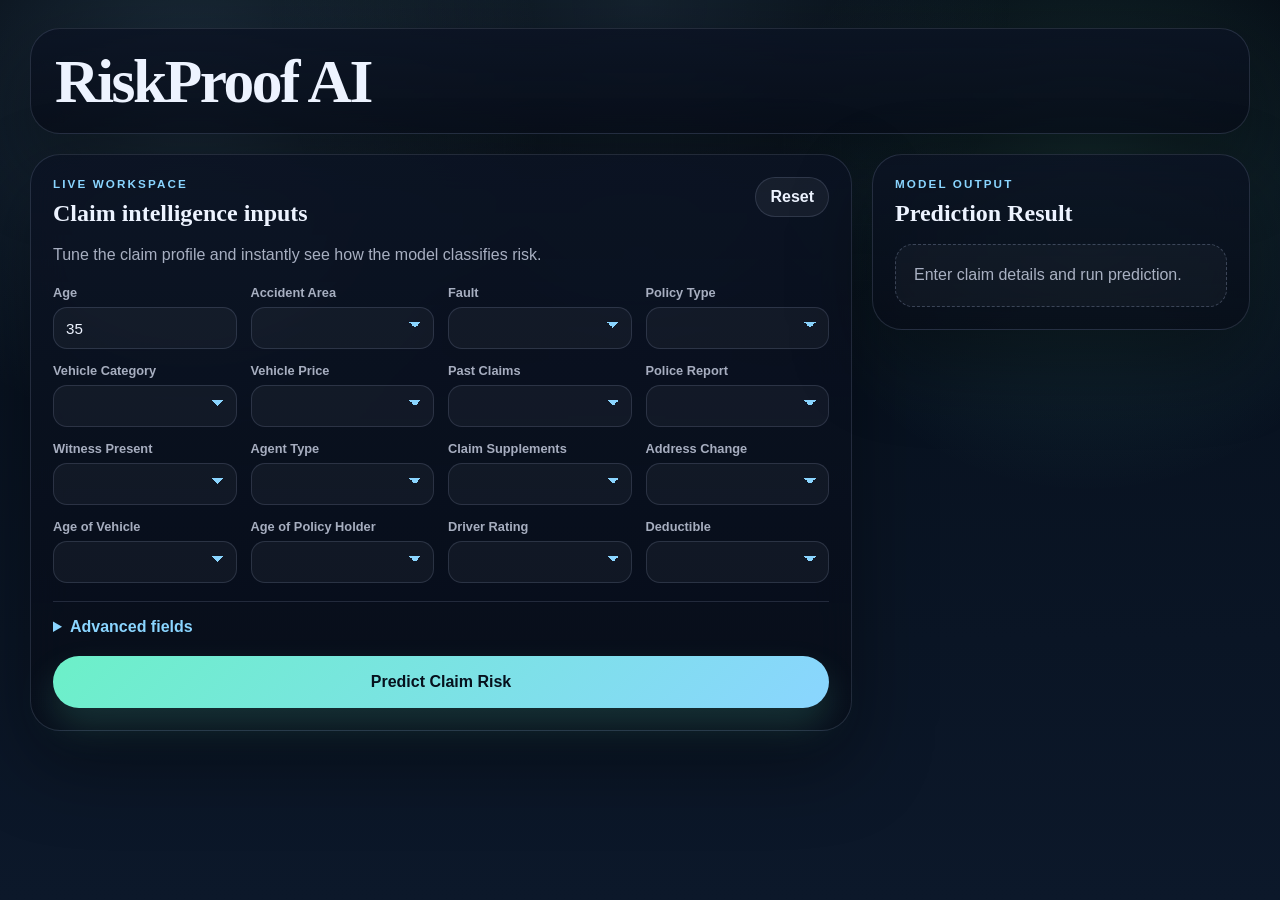
==== Day 7/cilent/index.html @ 4efc4957 "Add files via upload" ====
<!DOCTYPE html>
<html lang="en">
<head>
  <meta charset="UTF-8" />
  <meta http-equiv="refresh" content="0; url=app.html" />
  <meta name="viewport" content="width=device-width, initial-scale=1.0" />
  <title>RiskProof AI</title>
</head>
<body>
  <p>Opening RiskProof AI...</p>
  <p><a href="app.html">Open RiskProof AI</a></p>
</body>
</html>
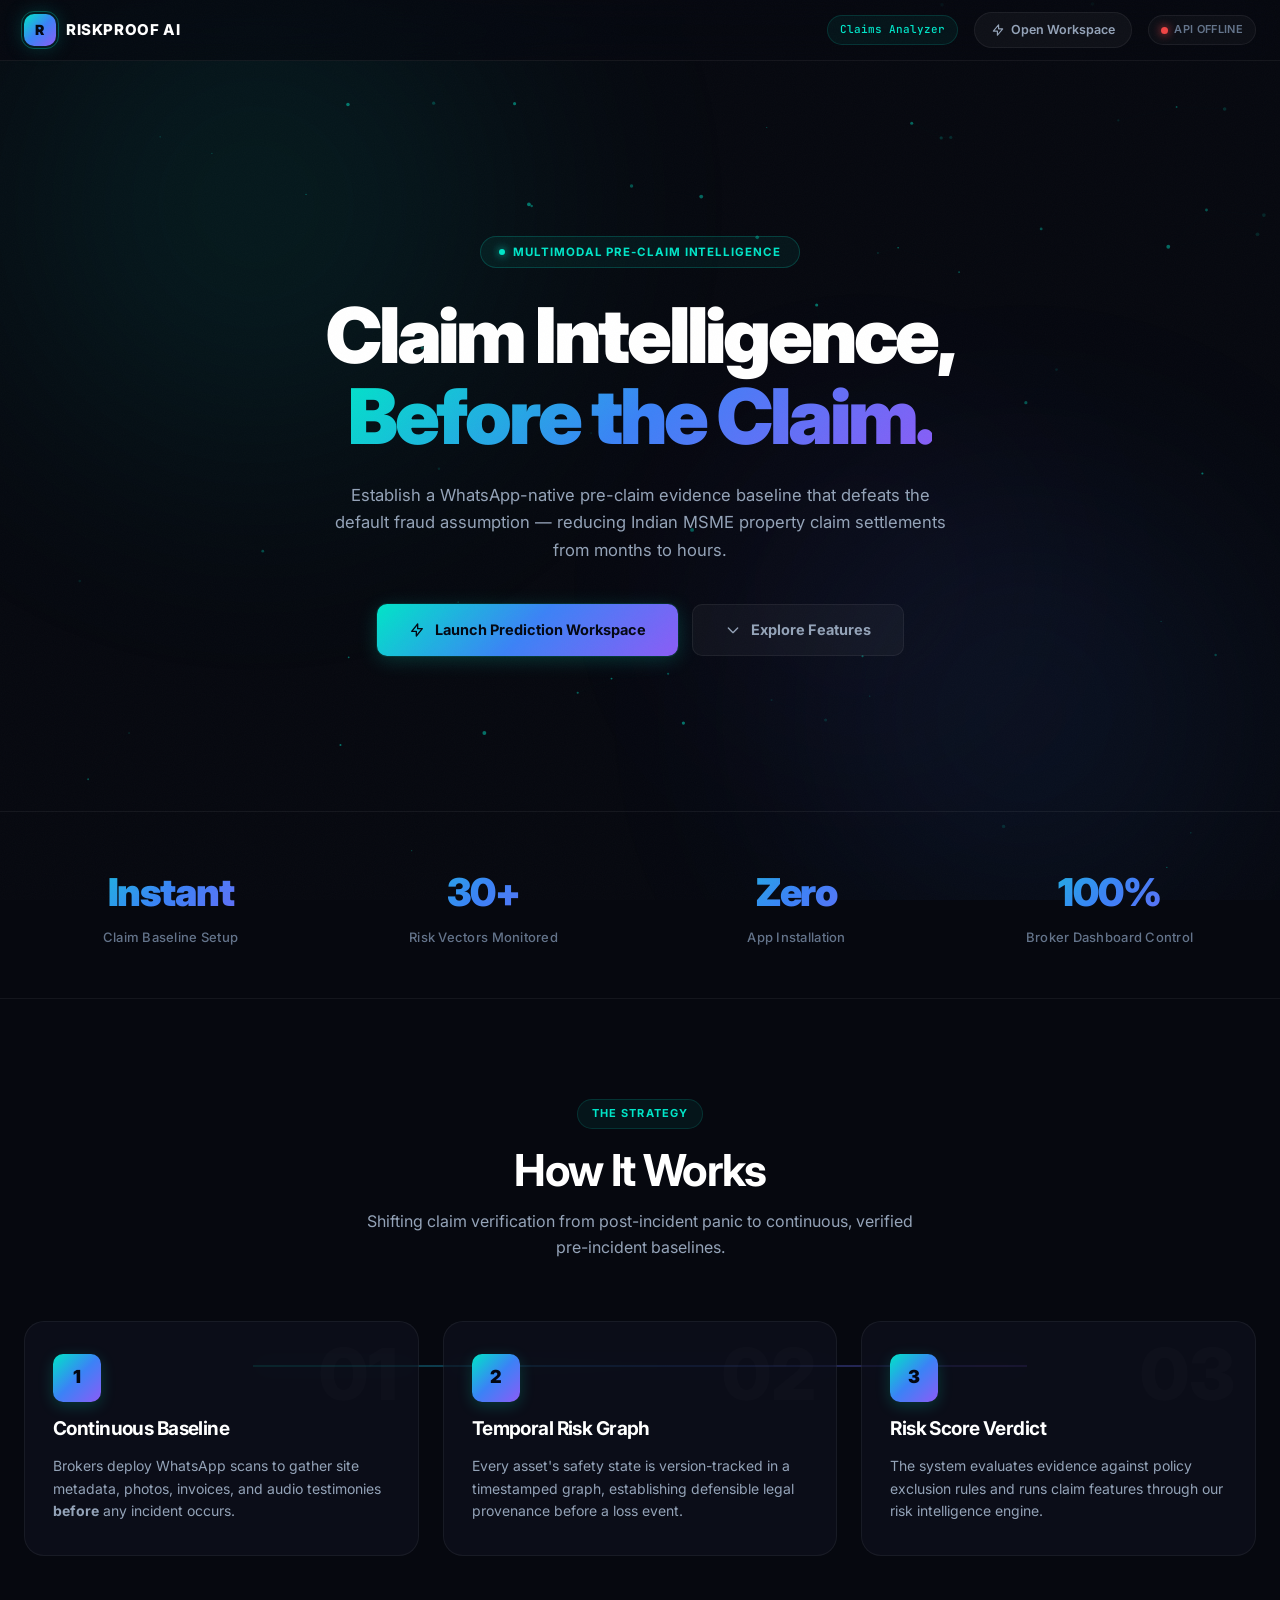
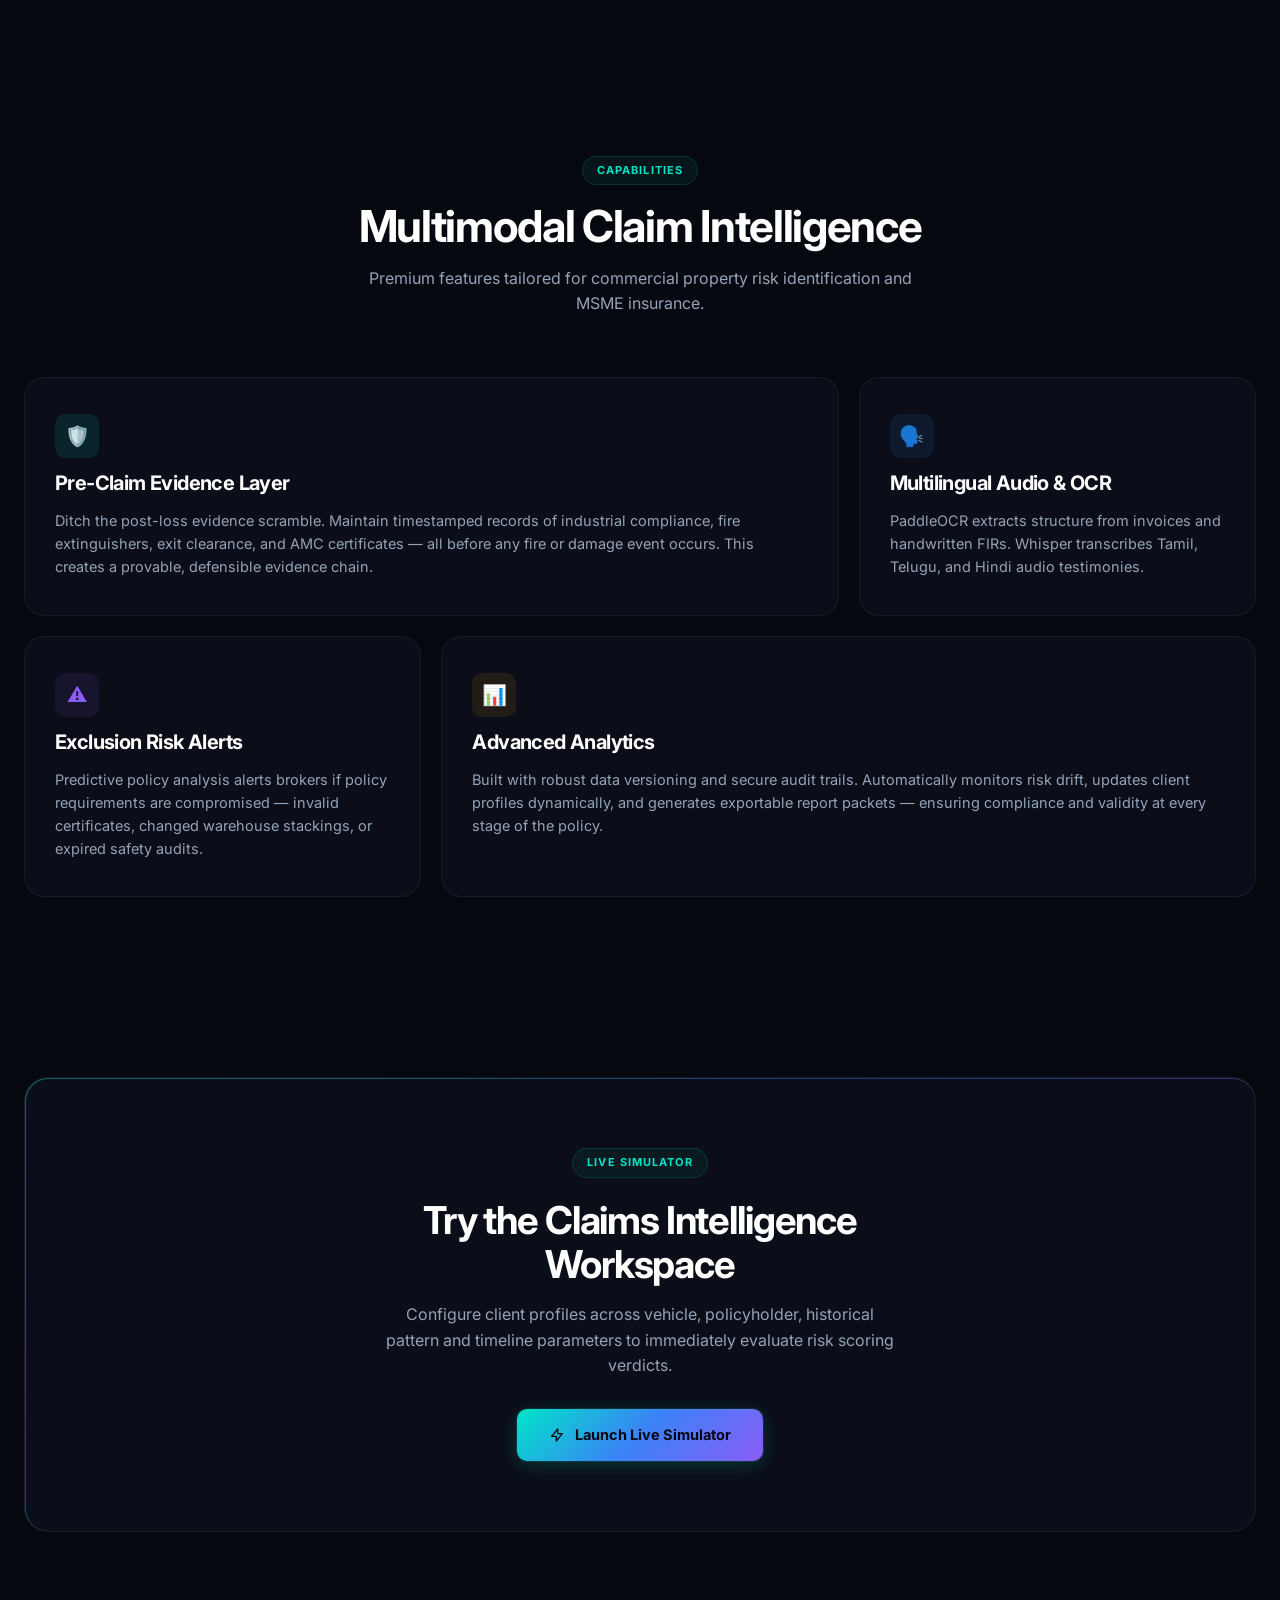
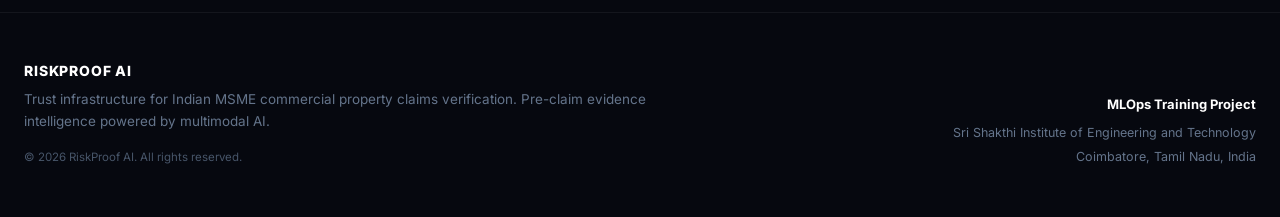
==== commit f1df1aec: "Add files via upload" ====
--- a/Day 7/cilent/index.html
+++ b/Day 7/cilent/index.html
@@ -1,13 +1,487 @@
-<!DOCTYPE html>
-<html lang="en">
-<head>
-  <meta charset="UTF-8" />
-  <meta http-equiv="refresh" content="0; url=app.html" />
-  <meta name="viewport" content="width=device-width, initial-scale=1.0" />
-  <title>RiskProof AI</title>
-</head>
-<body>
-  <p>Opening RiskProof AI...</p>
-  <p><a href="app.html">Open RiskProof AI</a></p>
-</body>
-</html>
+<!DOCTYPE html>
+<html lang="en">
+<head>
+  <meta charset="UTF-8" />
+  <meta name="viewport" content="width=device-width, initial-scale=1.0" />
+  <title>RiskProof AI — Pre-Claim Evidence Intelligence for Indian MSME Insurance</title>
+  <meta name="description" content="RiskProof AI is a WhatsApp-native multimodal AI pipeline that transforms how Indian MSME insurance claims are evidenced. Pre-claim intelligence powered by Decision Tree ML models." />
+  <link rel="preconnect" href="https://fonts.googleapis.com" />
+  <link rel="preconnect" href="https://fonts.gstatic.com" crossorigin />
+  <link href="https://fonts.googleapis.com/css2?family=Inter:wght@300;400;500;600;700;800;900&family=JetBrains+Mono:wght@400;500;600&display=swap" rel="stylesheet" />
+
+  <link rel="stylesheet" href="app.css" />
+</head>
+
+<body>
+
+  <!-- Ambient gradient mesh background -->
+  <div class="ambient-mesh">
+    <div class="mesh-orb mesh-orb-1"></div>
+    <div class="mesh-orb mesh-orb-2"></div>
+    <div class="mesh-orb mesh-orb-3"></div>
+  </div>
+
+  <!-- Particle canvas -->
+  <canvas id="particleCanvas"></canvas>
+
+  <!-- PAGE WRAPPER -->
+  <div class="page-wrapper">
+
+    <!-- ══════════════════════════════════════════════════════════════════════
+         NAVIGATION
+         ══════════════════════════════════════════════════════════════════════ -->
+    <nav class="site-nav">
+      <div class="container nav-inner">
+        <div class="logo">
+          <div class="logo-icon">R</div>
+          <span>RiskProof AI</span>
+        </div>
+        <div class="nav-right">
+          <span class="model-pill" id="modelBadge">Claims Analyzer</span>
+          <a class="nav-link" id="navToggle" href="#workspace">
+            <svg fill="none" viewBox="0 0 24 24" stroke="currentColor" stroke-width="2"><path stroke-linecap="round" stroke-linejoin="round" d="M13 10V3L4 14h7v7l9-11h-7z" /></svg>
+            <span>Open Workspace</span>
+          </a>
+          <div class="status-pill offline" id="apiStatusBadge">
+            <span class="status-dot"></span>
+            <span class="status-text">Connecting…</span>
+          </div>
+        </div>
+      </div>
+    </nav>
+
+    <!-- ══════════════════════════════════════════════════════════════════════
+         VIEW A: LANDING PAGE
+         ══════════════════════════════════════════════════════════════════════ -->
+    <div id="landingView" class="view">
+
+      <!-- HERO -->
+      <section class="hero">
+        <div class="container" style="display:flex;flex-direction:column;align-items:center;">
+          <div class="hero-eyebrow reveal">
+            <span class="dot"></span>
+            Multimodal Pre-Claim Intelligence
+          </div>
+          <h1 class="hero-title reveal reveal-delay-1">
+            Claim Intelligence,<br />
+            <span class="gradient-text">Before the Claim.</span>
+          </h1>
+          <p class="hero-subtitle reveal reveal-delay-2">
+            Establish a WhatsApp-native pre-claim evidence baseline that defeats the default fraud assumption — reducing Indian MSME property claim settlements from months to hours.
+          </p>
+          <div class="hero-actions reveal reveal-delay-3">
+            <a class="btn btn-primary" href="#workspace">
+              <svg fill="none" viewBox="0 0 24 24" stroke="currentColor" stroke-width="2"><path stroke-linecap="round" stroke-linejoin="round" d="M13 10V3L4 14h7v7l9-11h-7z" /></svg>
+              Launch Prediction Workspace
+            </a>
+            <a class="btn btn-ghost" href="#features">
+              <svg fill="none" viewBox="0 0 24 24" stroke="currentColor" stroke-width="2"><path stroke-linecap="round" stroke-linejoin="round" d="M19 9l-7 7-7-7" /></svg>
+              Explore Features
+            </a>
+          </div>
+        </div>
+      </section>
+
+      <!-- STATS BAR -->
+      <section class="stats-bar reveal">
+        <div class="container">
+          <div class="stats-grid">
+            <div class="stat-item">
+              <span class="stat-value">Instant</span>
+              <span class="stat-label">Claim Baseline Setup</span>
+            </div>
+            <div class="stat-item">
+              <span class="stat-value">30+</span>
+              <span class="stat-label">Risk Vectors Monitored</span>
+            </div>
+            <div class="stat-item">
+              <span class="stat-value">Zero</span>
+              <span class="stat-label">App Installation</span>
+            </div>
+            <div class="stat-item">
+              <span class="stat-value">100%</span>
+              <span class="stat-label">Broker Dashboard Control</span>
+            </div>
+          </div>
+        </div>
+      </section>
+
+      <!-- HOW IT WORKS -->
+      <section class="section" id="how-it-works">
+        <div class="container">
+          <div class="section-header reveal">
+            <span class="section-tag">The Strategy</span>
+            <h2 class="section-title">How It Works</h2>
+            <p class="section-subtitle">Shifting claim verification from post-incident panic to continuous, verified pre-incident baselines.</p>
+          </div>
+          <div class="timeline-grid">
+            <div class="timeline-step reveal reveal-delay-1">
+              <div class="step-ghost-num">01</div>
+              <div class="step-num">1</div>
+              <h3>Continuous Baseline</h3>
+              <p>Brokers deploy WhatsApp scans to gather site metadata, photos, invoices, and audio testimonies <strong>before</strong> any incident occurs.</p>
+            </div>
+            <div class="timeline-step reveal reveal-delay-2">
+              <div class="step-ghost-num">02</div>
+              <div class="step-num">2</div>
+              <h3>Temporal Risk Graph</h3>
+              <p>Every asset's safety state is version-tracked in a timestamped graph, establishing defensible legal provenance before a loss event.</p>
+            </div>
+            <div class="timeline-step reveal reveal-delay-3">
+              <div class="step-ghost-num">03</div>
+              <div class="step-num">3</div>
+              <h3>Risk Score Verdict</h3>
+              <p>The system evaluates evidence against policy exclusion rules and runs claim features through our risk intelligence engine.</p>
+            </div>
+          </div>
+        </div>
+      </section>
+
+      <!-- FEATURES BENTO -->
+      <section class="section" id="features">
+        <div class="container">
+          <div class="section-header reveal">
+            <span class="section-tag">Capabilities</span>
+            <h2 class="section-title">Multimodal Claim Intelligence</h2>
+            <p class="section-subtitle">Premium features tailored for commercial property risk identification and MSME insurance.</p>
+          </div>
+          <div class="bento-grid">
+            <div class="bento-card span-4 reveal reveal-delay-1">
+              <div class="bento-icon teal">🛡️</div>
+              <h3>Pre-Claim Evidence Layer</h3>
+              <p>Ditch the post-loss evidence scramble. Maintain timestamped records of industrial compliance, fire extinguishers, exit clearance, and AMC certificates — all before any fire or damage event occurs. This creates a provable, defensible evidence chain.</p>
+            </div>
+            <div class="bento-card span-2 reveal reveal-delay-2">
+              <div class="bento-icon blue">🗣️</div>
+              <h3>Multilingual Audio & OCR</h3>
+              <p>PaddleOCR extracts structure from invoices and handwritten FIRs. Whisper transcribes Tamil, Telugu, and Hindi audio testimonies.</p>
+            </div>
+            <div class="bento-card span-2 reveal reveal-delay-1">
+              <div class="bento-icon violet">⚠️</div>
+              <h3>Exclusion Risk Alerts</h3>
+              <p>Predictive policy analysis alerts brokers if policy requirements are compromised — invalid certificates, changed warehouse stackings, or expired safety audits.</p>
+            </div>
+            <div class="bento-card span-4 reveal reveal-delay-2">
+              <div class="bento-icon gold">📊</div>
+              <h3>Advanced Analytics</h3>
+              <p>Built with robust data versioning and secure audit trails. Automatically monitors risk drift, updates client profiles dynamically, and generates exportable report packets — ensuring compliance and validity at every stage of the policy.</p>
+            </div>
+          </div>
+        </div>
+      </section>
+
+      <!-- CTA -->
+      <section class="cta-section reveal">
+        <div class="container">
+          <div class="cta-banner">
+            <span class="section-tag" style="margin-bottom:20px;">Live Simulator</span>
+            <h2>Try the Claims Intelligence Workspace</h2>
+            <p>Configure client profiles across vehicle, policyholder, historical pattern and timeline parameters to immediately evaluate risk scoring verdicts.</p>
+            <a class="btn btn-primary" href="#workspace">
+              <svg fill="none" viewBox="0 0 24 24" stroke="currentColor" stroke-width="2"><path stroke-linecap="round" stroke-linejoin="round" d="M13 10V3L4 14h7v7l9-11h-7z" /></svg>
+              Launch Live Simulator
+            </a>
+          </div>
+        </div>
+      </section>
+
+      <!-- FOOTER -->
+      <footer class="site-footer">
+        <div class="container">
+          <div class="footer-grid">
+            <div class="footer-brand">
+              <h4>RiskProof AI</h4>
+              <p>Trust infrastructure for Indian MSME commercial property claims verification. Pre-claim evidence intelligence powered by multimodal AI.</p>
+              <p class="copyright">&copy; 2026 RiskProof AI. All rights reserved.</p>
+            </div>
+            <div class="footer-academic">
+              <strong>MLOps Training Project</strong>
+              <span>Sri Shakthi Institute of Engineering and Technology</span>
+              <span>Coimbatore, Tamil Nadu, India</span>
+            </div>
+          </div>
+        </div>
+      </footer>
+
+    </div><!-- /landingView -->
+
+
+    <!-- ══════════════════════════════════════════════════════════════════════
+         VIEW B: PREDICTION WORKSPACE
+         ══════════════════════════════════════════════════════════════════════ -->
+    <div id="workspaceView" class="view hidden">
+      <div class="container">
+        <div class="workspace-layout">
+
+          <!-- LEFT: Form Panel -->
+          <section class="form-panel">
+            <div class="ws-header">
+              <h1>Claim Intelligence Workspace</h1>
+              <p>Configure client claim parameters below to run the risk classification engine.</p>
+            </div>
+
+            <form id="riskForm">
+
+              <!-- Section 1: Vehicle Information -->
+              <div class="accordion-card expanded" id="section-vehicle">
+                <div class="accordion-trigger">
+                  <div class="accordion-trigger-left">
+                    <span class="accordion-icon">🚗</span>
+                    <h3>Vehicle Information</h3>
+                  </div>
+                  <svg class="accordion-chevron" fill="none" viewBox="0 0 24 24" stroke="currentColor"><path stroke-linecap="round" stroke-linejoin="round" stroke-width="2.5" d="M19 9l-7 7-7-7" /></svg>
+                </div>
+                <div class="accordion-body">
+                  <div class="fields-grid">
+                    <div class="field">
+                      <span class="field-label">Vehicle Make</span>
+                      <select id="Make" name="Make" class="field-select"></select>
+                    </div>
+                    <div class="field">
+                      <span class="field-label">Vehicle Category</span>
+                      <select id="VehicleCategory" name="VehicleCategory" class="field-select"></select>
+                    </div>
+                    <div class="field">
+                      <span class="field-label">Vehicle Age</span>
+                      <select id="AgeOfVehicle" name="AgeOfVehicle" class="field-select"></select>
+                    </div>
+                    <div class="field">
+                      <span class="field-label">Vehicle Price Class</span>
+                      <select id="VehiclePrice" name="VehiclePrice" class="field-select"></select>
+                    </div>
+                    <div class="field">
+                      <span class="field-label">Vehicles Insured</span>
+                      <select id="NumberOfCars" name="NumberOfCars" class="field-select"></select>
+                    </div>
+                    <div class="field">
+                      <span class="field-label">Deductible Limit</span>
+                      <select id="Deductible" name="Deductible" class="field-select"></select>
+                    </div>
+                  </div>
+                </div>
+              </div>
+
+              <!-- Section 2: Policy Holder Profile -->
+              <div class="accordion-card" id="section-holder">
+                <div class="accordion-trigger">
+                  <div class="accordion-trigger-left">
+                    <span class="accordion-icon">👤</span>
+                    <h3>Policy Holder Profile</h3>
+                  </div>
+                  <svg class="accordion-chevron" fill="none" viewBox="0 0 24 24" stroke="currentColor"><path stroke-linecap="round" stroke-linejoin="round" stroke-width="2.5" d="M19 9l-7 7-7-7" /></svg>
+                </div>
+                <div class="accordion-body">
+                  <div class="fields-grid">
+                    <div class="field">
+                      <span class="field-label">Exact Age</span>
+                      <input id="Age" name="Age" type="number" min="16" max="90" value="35" class="field-input" />
+                    </div>
+                    <div class="field">
+                      <span class="field-label">Age Bracket</span>
+                      <select id="AgeOfPolicyHolder" name="AgeOfPolicyHolder" class="field-select"></select>
+                    </div>
+                    <div class="field">
+                      <span class="field-label">Sex</span>
+                      <select id="Sex" name="Sex" class="field-select"></select>
+                    </div>
+                    <div class="field">
+                      <span class="field-label">Marital Status</span>
+                      <select id="MaritalStatus" name="MaritalStatus" class="field-select"></select>
+                    </div>
+                    <div class="field">
+                      <span class="field-label">Driver Rating</span>
+                      <select id="DriverRating" name="DriverRating" class="field-select"></select>
+                    </div>
+                  </div>
+                </div>
+              </div>
+
+              <!-- Section 3: Claim Specifications -->
+              <div class="accordion-card" id="section-claim">
+                <div class="accordion-trigger">
+                  <div class="accordion-trigger-left">
+                    <span class="accordion-icon">📋</span>
+                    <h3>Claim Specifications</h3>
+                  </div>
+                  <svg class="accordion-chevron" fill="none" viewBox="0 0 24 24" stroke="currentColor"><path stroke-linecap="round" stroke-linejoin="round" stroke-width="2.5" d="M19 9l-7 7-7-7" /></svg>
+                </div>
+                <div class="accordion-body">
+                  <div class="fields-grid">
+                    <div class="field">
+                      <span class="field-label">Expressed Fault</span>
+                      <select id="Fault" name="Fault" class="field-select"></select>
+                    </div>
+                    <div class="field">
+                      <span class="field-label">Policy Type</span>
+                      <select id="PolicyType" name="PolicyType" class="field-select"></select>
+                    </div>
+                    <div class="field">
+                      <span class="field-label">Accident Area</span>
+                      <select id="AccidentArea" name="AccidentArea" class="field-select"></select>
+                    </div>
+                    <div class="field">
+                      <span class="field-label">Police Report Filed</span>
+                      <select id="PoliceReportFiled" name="PoliceReportFiled" class="field-select"></select>
+                    </div>
+                    <div class="field">
+                      <span class="field-label">Witness Present</span>
+                      <select id="WitnessPresent" name="WitnessPresent" class="field-select"></select>
+                    </div>
+                    <div class="field">
+                      <span class="field-label">Agent Type</span>
+                      <select id="AgentType" name="AgentType" class="field-select"></select>
+                    </div>
+                  </div>
+                </div>
+              </div>
+
+              <!-- Section 4: Historical Context & Timeline -->
+              <div class="accordion-card" id="section-history">
+                <div class="accordion-trigger">
+                  <div class="accordion-trigger-left">
+                    <span class="accordion-icon">📊</span>
+                    <h3>Historical Context & Timeline</h3>
+                  </div>
+                  <svg class="accordion-chevron" fill="none" viewBox="0 0 24 24" stroke="currentColor"><path stroke-linecap="round" stroke-linejoin="round" stroke-width="2.5" d="M19 9l-7 7-7-7" /></svg>
+                </div>
+                <div class="accordion-body">
+                  <div class="fields-grid">
+                    <div class="field">
+                      <span class="field-label">Past Claims Filed</span>
+                      <select id="PastNumberOfClaims" name="PastNumberOfClaims" class="field-select"></select>
+                    </div>
+                    <div class="field">
+                      <span class="field-label">Supplements Added</span>
+                      <select id="NumberOfSuppliments" name="NumberOfSuppliments" class="field-select"></select>
+                    </div>
+                    <div class="field">
+                      <span class="field-label">Address Change</span>
+                      <select id="AddressChange_Claim" name="AddressChange_Claim" class="field-select"></select>
+                    </div>
+                    <div class="field">
+                      <span class="field-label">Days: Policy → Accident</span>
+                      <select id="Days_Policy_Accident" name="Days_Policy_Accident" class="field-select"></select>
+                    </div>
+                    <div class="field">
+                      <span class="field-label">Days: Policy → Claim</span>
+                      <select id="Days_Policy_Claim" name="Days_Policy_Claim" class="field-select"></select>
+                    </div>
+                    <div class="field">
+                      <span class="field-label">Policy Year</span>
+                      <select id="Year" name="Year" class="field-select"></select>
+                    </div>
+                    <div class="field">
+                      <span class="field-label">Accident Month</span>
+                      <select id="Month" name="Month" class="field-select"></select>
+                    </div>
+                    <div class="field">
+                      <span class="field-label">Week of Month</span>
+                      <input id="WeekOfMonth" name="WeekOfMonth" type="number" min="1" max="5" value="3" class="field-input" />
+                    </div>
+                    <div class="field">
+                      <span class="field-label">Day of Week</span>
+                      <select id="DayOfWeek" name="DayOfWeek" class="field-select"></select>
+                    </div>
+                    <div class="field">
+                      <span class="field-label">Claim Month</span>
+                      <select id="MonthClaimed" name="MonthClaimed" class="field-select"></select>
+                    </div>
+                    <div class="field">
+                      <span class="field-label">Claim Week</span>
+                      <input id="WeekOfMonthClaimed" name="WeekOfMonthClaimed" type="number" min="1" max="5" value="3" class="field-input" />
+                    </div>
+                    <div class="field">
+                      <span class="field-label">Claim Day</span>
+                      <select id="DayOfWeekClaimed" name="DayOfWeekClaimed" class="field-select"></select>
+                    </div>
+                  </div>
+                </div>
+              </div>
+
+              <!-- Submit -->
+              <div class="form-actions">
+                <button class="btn btn-primary btn-submit" type="submit" id="submitBtn">
+                  <span class="btn-spinner"></span>
+                  <svg fill="none" viewBox="0 0 24 24" stroke="currentColor" stroke-width="2" style="width:16px;height:16px"><path stroke-linecap="round" stroke-linejoin="round" d="M13 10V3L4 14h7v7l9-11h-7z" /></svg>
+                  Analyze Risk Score
+                </button>
+                <button class="btn btn-ghost" type="button" id="resetBtn">Reset</button>
+              </div>
+
+            </form>
+          </section>
+
+          <!-- RIGHT: Result Panel -->
+          <aside class="result-panel">
+            <div class="result-header">
+              <h2>Model Analysis</h2>
+            </div>
+
+            <!-- Empty State -->
+            <div id="resultState" class="empty-state">
+              <svg fill="none" stroke="currentColor" stroke-width="1.5" viewBox="0 0 24 24">
+                <path stroke-linecap="round" stroke-linejoin="round" d="M9.75 17L9 20l-1 1h8l-1-1-.75-3M3 13h18M5 17h14a2 2 0 002-2V5a2 2 0 00-2-2H5a2 2 0 00-2 2v10a2 2 0 002 2z" />
+              </svg>
+              <p>Configure the claim profile inputs and analyze risk score details.</p>
+            </div>
+
+            <!-- Result Card (hidden initially) -->
+            <div id="resultCard" class="result-card hidden">
+              <!-- Gauge -->
+              <div class="gauge-wrap">
+                <svg class="gauge-svg" viewBox="0 0 200 200">
+                  <path class="gauge-track" d="M 10,100 A 90,90 0 0,1 190,100" />
+                  <path class="gauge-fill" id="gaugeFill" d="M 10,100 A 90,90 0 0,1 190,100" />
+                </svg>
+                <div class="gauge-labels">
+                  <span class="gauge-value" id="gaugeScoreValue">0%</span>
+                  <span class="gauge-label">Risk Probability</span>
+                </div>
+              </div>
+
+              <!-- Verdict -->
+              <div class="verdict-badge low" id="riskVerdictBadge">Low-Risk Claim</div>
+
+              <!-- Metrics -->
+              <div class="metrics-row">
+                <div class="metric-card">
+                  <small>Assessment</small>
+                  <strong id="valPrediction">-</strong>
+                </div>
+                <div class="metric-card">
+                  <small>Risk Level</small>
+                  <strong id="valRiskLevel">-</strong>
+                </div>
+                <div class="metric-card">
+                  <small>Deductible</small>
+                  <strong id="valDeductible">-</strong>
+                </div>
+              </div>
+
+              <!-- Recommendation -->
+              <div class="rec-box" id="recommendationBox">
+                <h4>Broker Recommendation</h4>
+                <p class="rec-text">-</p>
+              </div>
+
+              <!-- Export -->
+              <button class="btn-export" type="button" id="exportBtn">
+                ↓ Export Report Summary
+              </button>
+            </div>
+          </aside>
+
+        </div>
+      </div>
+    </div><!-- /workspaceView -->
+
+  </div><!-- /page-wrapper -->
+
+
+  <!-- ══════════════════════════════════════════════════════════════════════
+       JAVASCRIPT ENGINE
+       ══════════════════════════════════════════════════════════════════════ -->
+  <script src="app.js" defer></script>
+
+</body>
+</html>
--- a/Day 7/cilent/app.css
+++ b/Day 7/cilent/app.css
@@ -0,0 +1,1267 @@
+/* ========================================================================
+       DESIGN SYSTEM — Tokens & Reset
+       ======================================================================== */
+    *, *::before, *::after { box-sizing: border-box; margin: 0; padding: 0; }
+
+    :root {
+      /* Palette */
+      --bg-deep: #06080f;
+      --bg-surface: #0c0f1a;
+      --bg-card: rgba(14, 17, 30, 0.65);
+      --bg-card-hover: rgba(20, 24, 42, 0.75);
+      --bg-input: rgba(0, 0, 0, 0.4);
+      --border-subtle: rgba(255, 255, 255, 0.06);
+      --border-medium: rgba(255, 255, 255, 0.1);
+      --border-accent: rgba(0, 230, 200, 0.3);
+
+      /* Accent System */
+      --accent-primary: #00e5c8;
+      --accent-blue: #3b82f6;
+      --accent-violet: #8b5cf6;
+      --accent-gold: #f59e0b;
+      --gradient-main: linear-gradient(135deg, #00e5c8 0%, #3b82f6 50%, #8b5cf6 100%);
+      --gradient-warm: linear-gradient(135deg, #f59e0b 0%, #ef4444 100%);
+      --gradient-cool: linear-gradient(135deg, #00e5c8 0%, #06b6d4 100%);
+      --glow-accent: rgba(0, 229, 200, 0.15);
+      --glow-blue: rgba(59, 130, 246, 0.12);
+
+      /* Text */
+      --text-primary: #f1f5f9;
+      --text-secondary: #94a3b8;
+      --text-muted: #64748b;
+      --text-dim: #475569;
+
+      /* Semantic */
+      --success: #10b981;
+      --success-glow: rgba(16, 185, 129, 0.15);
+      --danger: #ef4444;
+      --danger-glow: rgba(239, 68, 68, 0.15);
+      --warning: #f59e0b;
+
+      /* Typography */
+      --font-sans: 'Inter', -apple-system, BlinkMacSystemFont, 'Segoe UI', sans-serif;
+      --font-mono: 'JetBrains Mono', 'Fira Code', monospace;
+
+      /* Spacing & Radius */
+      --radius-xs: 6px;
+      --radius-sm: 10px;
+      --radius-md: 14px;
+      --radius-lg: 20px;
+      --radius-xl: 24px;
+      --radius-full: 9999px;
+
+      /* Shadows */
+      --shadow-sm: 0 2px 8px rgba(0, 0, 0, 0.3);
+      --shadow-md: 0 8px 30px rgba(0, 0, 0, 0.4);
+      --shadow-lg: 0 20px 60px rgba(0, 0, 0, 0.5);
+      --shadow-glow: 0 0 40px rgba(0, 229, 200, 0.12);
+
+      /* Transitions */
+      --ease-out-expo: cubic-bezier(0.16, 1, 0.3, 1);
+      --ease-spring: cubic-bezier(0.34, 1.56, 0.64, 1);
+      --transition-fast: 0.2s var(--ease-out-expo);
+      --transition-base: 0.35s var(--ease-out-expo);
+      --transition-slow: 0.6s var(--ease-out-expo);
+    }
+
+    html { scroll-behavior: smooth; background: var(--bg-deep); }
+
+    body {
+      background: var(--bg-deep);
+      color: var(--text-primary);
+      font-family: var(--font-sans);
+      line-height: 1.6;
+      min-height: 100vh;
+      overflow-x: hidden;
+      -webkit-font-smoothing: antialiased;
+      -moz-osx-font-smoothing: grayscale;
+    }
+
+    /* Noise texture overlay */
+    body::after {
+      content: '';
+      position: fixed;
+      inset: 0;
+      background-image: url("data:image/svg+xml,%3Csvg xmlns='http://www.w3.org/2000/svg' width='300' height='300'%3E%3Cfilter id='n'%3E%3CfeTurbulence type='fractalNoise' baseFrequency='0.9' numOctaves='4' stitchTiles='stitch'/%3E%3C/filter%3E%3Crect width='300' height='300' filter='url(%23n)' opacity='0.025'/%3E%3C/svg%3E");
+      pointer-events: none;
+      z-index: 9999;
+    }
+
+    /* Scrollbar */
+    ::-webkit-scrollbar { width: 6px; }
+    ::-webkit-scrollbar-track { background: transparent; }
+    ::-webkit-scrollbar-thumb { background: rgba(255, 255, 255, 0.08); border-radius: 100px; }
+    ::-webkit-scrollbar-thumb:hover { background: rgba(0, 229, 200, 0.3); }
+
+    /* Typography */
+    h1, h2, h3, h4, h5, h6 {
+      font-family: var(--font-sans);
+      font-weight: 700;
+      letter-spacing: -0.03em;
+      color: #fff;
+      line-height: 1.15;
+    }
+
+    a { color: var(--accent-primary); text-decoration: none; transition: var(--transition-fast); }
+    a:hover { color: #fff; }
+
+    /* ========================================================================
+       PARTICLE CANVAS
+       ======================================================================== */
+    #particleCanvas {
+      position: fixed;
+      top: 0; left: 0;
+      width: 100%; height: 100%;
+      z-index: 0;
+      pointer-events: none;
+    }
+
+    /* Ambient gradient mesh — fixed behind content */
+    .ambient-mesh {
+      position: fixed;
+      inset: 0;
+      z-index: 0;
+      pointer-events: none;
+      overflow: hidden;
+    }
+
+    .mesh-orb {
+      position: absolute;
+      border-radius: 50%;
+      filter: blur(120px);
+      opacity: 0.12;
+      animation: meshFloat 30s ease-in-out infinite alternate;
+    }
+
+    .mesh-orb-1 {
+      width: 60vw; height: 60vw;
+      top: -20%; left: -10%;
+      background: radial-gradient(circle, var(--accent-primary), transparent 70%);
+    }
+
+    .mesh-orb-2 {
+      width: 50vw; height: 50vw;
+      bottom: -15%; right: -5%;
+      background: radial-gradient(circle, var(--accent-blue), transparent 70%);
+      animation-delay: -10s;
+      animation-direction: alternate-reverse;
+    }
+
+    .mesh-orb-3 {
+      width: 35vw; height: 35vw;
+      top: 40%; left: 50%;
+      background: radial-gradient(circle, var(--accent-violet), transparent 70%);
+      opacity: 0.07;
+      animation-delay: -20s;
+    }
+
+    @keyframes meshFloat {
+      0% { transform: translate(0, 0) scale(1); }
+      33% { transform: translate(3%, 5%) scale(1.05); }
+      66% { transform: translate(-4%, 2%) scale(0.97); }
+      100% { transform: translate(2%, -3%) scale(1.02); }
+    }
+
+    /* ========================================================================
+       LAYOUT SHELL
+       ======================================================================== */
+    .page-wrapper {
+      position: relative;
+      z-index: 1;
+    }
+
+    .container {
+      width: min(1280px, calc(100% - 48px));
+      margin: 0 auto;
+    }
+
+    .hidden { display: none !important; }
+
+    /* ========================================================================
+       TOP NAVIGATION
+       ======================================================================== */
+    .site-nav {
+      position: sticky;
+      top: 0;
+      z-index: 100;
+      padding: 12px 0;
+      background: rgba(6, 8, 15, 0.7);
+      backdrop-filter: blur(20px) saturate(1.4);
+      -webkit-backdrop-filter: blur(20px) saturate(1.4);
+      border-bottom: 1px solid var(--border-subtle);
+    }
+
+    .nav-inner {
+      display: flex;
+      align-items: center;
+      justify-content: space-between;
+      gap: 20px;
+    }
+
+    /* Logo */
+    .logo {
+      display: flex;
+      align-items: center;
+      gap: 10px;
+      font-weight: 800;
+      font-size: 15px;
+      letter-spacing: 0.04em;
+      text-transform: uppercase;
+      color: #fff;
+      cursor: default;
+    }
+
+    .logo-icon {
+      position: relative;
+      width: 32px; height: 32px;
+      border-radius: var(--radius-sm);
+      background: var(--gradient-main);
+      display: flex;
+      align-items: center;
+      justify-content: center;
+      font-size: 14px;
+      font-weight: 900;
+      color: #030712;
+      box-shadow: 0 0 20px rgba(0, 229, 200, 0.25);
+    }
+
+    .logo-icon::after {
+      content: '';
+      position: absolute;
+      inset: -3px;
+      border-radius: calc(var(--radius-sm) + 3px);
+      border: 1.5px solid rgba(0, 229, 200, 0.3);
+      animation: logoPulse 3s ease-in-out infinite;
+    }
+
+    @keyframes logoPulse {
+      0%, 100% { opacity: 0.4; transform: scale(1); }
+      50% { opacity: 0.8; transform: scale(1.06); }
+    }
+
+    /* Nav right */
+    .nav-right {
+      display: flex;
+      align-items: center;
+      gap: 16px;
+    }
+
+    .nav-link {
+      display: inline-flex;
+      align-items: center;
+      gap: 6px;
+      padding: 7px 16px;
+      border-radius: var(--radius-full);
+      font-size: 12.5px;
+      font-weight: 600;
+      color: var(--text-secondary);
+      background: rgba(255, 255, 255, 0.04);
+      border: 1px solid var(--border-subtle);
+      transition: var(--transition-fast);
+      cursor: pointer;
+      text-decoration: none;
+    }
+
+    .nav-link:hover {
+      background: rgba(255, 255, 255, 0.08);
+      color: #fff;
+      border-color: var(--border-medium);
+    }
+
+    .nav-link svg { width: 14px; height: 14px; }
+
+    /* Status badge */
+    .status-pill {
+      display: inline-flex;
+      align-items: center;
+      gap: 6px;
+      padding: 5px 12px;
+      border-radius: var(--radius-full);
+      font-size: 11px;
+      font-weight: 600;
+      letter-spacing: 0.03em;
+      text-transform: uppercase;
+      background: rgba(255, 255, 255, 0.03);
+      border: 1px solid var(--border-subtle);
+      color: var(--text-muted);
+    }
+
+    .status-dot {
+      width: 7px; height: 7px;
+      border-radius: 50%;
+      background: var(--text-muted);
+      transition: var(--transition-base);
+    }
+
+    .status-pill.online .status-dot {
+      background: var(--success);
+      box-shadow: 0 0 8px var(--success);
+    }
+
+    .status-pill.offline .status-dot {
+      background: var(--danger);
+      box-shadow: 0 0 8px var(--danger);
+    }
+
+    /* Model badge */
+    .model-pill {
+      display: none;
+      padding: 5px 12px;
+      border-radius: var(--radius-full);
+      font-family: var(--font-mono);
+      font-size: 11px;
+      font-weight: 500;
+      color: var(--accent-primary);
+      background: rgba(0, 229, 200, 0.06);
+      border: 1px solid rgba(0, 229, 200, 0.15);
+    }
+
+    @media (min-width: 768px) {
+      .model-pill { display: inline-flex; }
+    }
+
+    /* ========================================================================
+       VIEW TRANSITIONS
+       ======================================================================== */
+    .view {
+      animation: viewEnter 0.5s var(--ease-out-expo) both;
+    }
+
+    @keyframes viewEnter {
+      from { opacity: 0; transform: translateY(16px); }
+      to { opacity: 1; transform: translateY(0); }
+    }
+
+    /* ========================================================================
+       SCROLL REVEAL SYSTEM
+       ======================================================================== */
+    .reveal {
+      opacity: 0;
+      transform: translateY(40px);
+      transition: opacity 0.9s var(--ease-out-expo), transform 0.9s var(--ease-out-expo);
+    }
+
+    .reveal.visible {
+      opacity: 1;
+      transform: translateY(0);
+    }
+
+    .reveal-delay-1 { transition-delay: 0.1s; }
+    .reveal-delay-2 { transition-delay: 0.2s; }
+    .reveal-delay-3 { transition-delay: 0.3s; }
+    .reveal-delay-4 { transition-delay: 0.4s; }
+
+    /* ========================================================================
+       HERO SECTION
+       ======================================================================== */
+    .hero {
+      min-height: calc(90vh - 60px);
+      display: flex;
+      flex-direction: column;
+      justify-content: center;
+      align-items: center;
+      text-align: center;
+      padding: 80px 0 60px;
+      position: relative;
+    }
+
+    .hero-eyebrow {
+      display: inline-flex;
+      align-items: center;
+      gap: 8px;
+      padding: 6px 18px;
+      border-radius: var(--radius-full);
+      font-size: 11.5px;
+      font-weight: 700;
+      letter-spacing: 0.08em;
+      text-transform: uppercase;
+      color: var(--accent-primary);
+      background: rgba(0, 229, 200, 0.06);
+      border: 1px solid rgba(0, 229, 200, 0.2);
+      margin-bottom: 28px;
+    }
+
+    .hero-eyebrow .dot {
+      width: 6px; height: 6px;
+      border-radius: 50%;
+      background: var(--accent-primary);
+      box-shadow: 0 0 8px var(--accent-primary);
+      animation: dotBlink 2s ease-in-out infinite;
+    }
+
+    @keyframes dotBlink {
+      0%, 100% { opacity: 1; }
+      50% { opacity: 0.3; }
+    }
+
+    .hero-title {
+      font-size: clamp(42px, 6vw, 78px);
+      font-weight: 900;
+      letter-spacing: -0.04em;
+      line-height: 1.05;
+      max-width: 900px;
+      margin-bottom: 24px;
+    }
+
+    .hero-title .gradient-text {
+      background: var(--gradient-main);
+      -webkit-background-clip: text;
+      -webkit-text-fill-color: transparent;
+      background-clip: text;
+    }
+
+    .hero-subtitle {
+      font-size: clamp(16px, 1.3vw, 20px);
+      line-height: 1.65;
+      color: var(--text-secondary);
+      max-width: 620px;
+      margin-bottom: 40px;
+    }
+
+    .hero-actions {
+      display: flex;
+      gap: 14px;
+      flex-wrap: wrap;
+      justify-content: center;
+    }
+
+    /* Buttons */
+    .btn {
+      display: inline-flex;
+      align-items: center;
+      justify-content: center;
+      gap: 10px;
+      padding: 0 32px;
+      height: 52px;
+      border-radius: var(--radius-sm);
+      font-size: 14.5px;
+      font-weight: 700;
+      cursor: pointer;
+      border: none;
+      outline: none;
+      transition: all 0.3s var(--ease-out-expo);
+      text-decoration: none;
+      position: relative;
+      overflow: hidden;
+    }
+
+    .btn-primary {
+      background: var(--gradient-main);
+      color: #030712;
+      box-shadow: 0 4px 20px rgba(0, 229, 200, 0.2), 0 0 0 1px rgba(0, 229, 200, 0.1);
+    }
+
+    .btn-primary::before {
+      content: '';
+      position: absolute;
+      inset: 0;
+      background: linear-gradient(135deg, rgba(255,255,255,0.2) 0%, transparent 50%);
+      opacity: 0;
+      transition: opacity 0.3s;
+    }
+
+    .btn-primary:hover {
+      transform: translateY(-2px);
+      box-shadow: 0 8px 30px rgba(0, 229, 200, 0.35), 0 0 60px rgba(0, 229, 200, 0.1);
+    }
+
+    .btn-primary:hover::before { opacity: 1; }
+
+    .btn-ghost {
+      background: rgba(255, 255, 255, 0.04);
+      color: var(--text-secondary);
+      border: 1px solid var(--border-subtle);
+    }
+
+    .btn-ghost:hover {
+      background: rgba(255, 255, 255, 0.08);
+      color: #fff;
+      border-color: var(--border-medium);
+    }
+
+    .btn svg { width: 16px; height: 16px; }
+
+    /* ========================================================================
+       STATS COUNTER BAR
+       ======================================================================== */
+    .stats-bar {
+      padding: 50px 0;
+      border-top: 1px solid var(--border-subtle);
+      border-bottom: 1px solid var(--border-subtle);
+    }
+
+    .stats-grid {
+      display: grid;
+      grid-template-columns: repeat(4, 1fr);
+      gap: 20px;
+      text-align: center;
+    }
+
+    .stat-item {
+      display: flex;
+      flex-direction: column;
+      gap: 4px;
+    }
+
+    .stat-value {
+      font-family: var(--font-sans);
+      font-size: clamp(28px, 3vw, 42px);
+      font-weight: 900;
+      letter-spacing: -0.03em;
+      background: var(--gradient-main);
+      -webkit-background-clip: text;
+      -webkit-text-fill-color: transparent;
+      background-clip: text;
+    }
+
+    .stat-label {
+      font-size: 13px;
+      font-weight: 500;
+      color: var(--text-muted);
+      letter-spacing: 0.02em;
+    }
+
+    /* ========================================================================
+       SECTION HEADINGS
+       ======================================================================== */
+    .section { padding: 100px 0; }
+
+    .section-header {
+      text-align: center;
+      margin-bottom: 60px;
+    }
+
+    .section-tag {
+      display: inline-flex;
+      align-items: center;
+      gap: 6px;
+      padding: 5px 14px;
+      border-radius: var(--radius-full);
+      font-size: 11px;
+      font-weight: 700;
+      letter-spacing: 0.1em;
+      text-transform: uppercase;
+      color: var(--accent-primary);
+      background: rgba(0, 229, 200, 0.06);
+      border: 1px solid rgba(0, 229, 200, 0.15);
+      margin-bottom: 16px;
+    }
+
+    .section-title {
+      font-size: clamp(28px, 3.5vw, 44px);
+      margin-bottom: 14px;
+    }
+
+    .section-subtitle {
+      font-size: 16px;
+      color: var(--text-secondary);
+      max-width: 550px;
+      margin: 0 auto;
+    }
+
+    /* ========================================================================
+       HOW IT WORKS — TIMELINE
+       ======================================================================== */
+    .timeline-grid {
+      display: grid;
+      grid-template-columns: repeat(3, 1fr);
+      gap: 24px;
+      position: relative;
+    }
+
+    /* Connecting line */
+    .timeline-grid::before {
+      content: '';
+      position: absolute;
+      top: 44px;
+      left: calc(16.66% + 24px);
+      right: calc(16.66% + 24px);
+      height: 2px;
+      background: linear-gradient(90deg, var(--accent-primary), var(--accent-blue), var(--accent-violet));
+      opacity: 0.3;
+      z-index: 0;
+    }
+
+    .timeline-step {
+      position: relative;
+      z-index: 1;
+      background: var(--bg-card);
+      backdrop-filter: blur(12px);
+      border: 1px solid var(--border-subtle);
+      border-radius: var(--radius-lg);
+      padding: 32px 28px;
+      display: flex;
+      flex-direction: column;
+      gap: 16px;
+      transition: all 0.4s var(--ease-out-expo);
+    }
+
+    .timeline-step:hover {
+      border-color: var(--border-accent);
+      transform: translateY(-4px);
+      box-shadow: var(--shadow-md), 0 0 30px rgba(0, 229, 200, 0.06);
+    }
+
+    .step-num {
+      width: 48px; height: 48px;
+      border-radius: var(--radius-sm);
+      background: var(--gradient-main);
+      display: flex;
+      align-items: center;
+      justify-content: center;
+      font-weight: 900;
+      font-size: 18px;
+      color: #030712;
+      box-shadow: 0 4px 15px rgba(0, 229, 200, 0.2);
+    }
+
+    .timeline-step h3 {
+      font-size: 19px;
+      font-weight: 700;
+    }
+
+    .timeline-step p {
+      font-size: 14px;
+      color: var(--text-secondary);
+      line-height: 1.6;
+    }
+
+    .step-ghost-num {
+      position: absolute;
+      top: 16px;
+      right: 20px;
+      font-size: 72px;
+      font-weight: 900;
+      color: rgba(255, 255, 255, 0.015);
+      line-height: 1;
+      pointer-events: none;
+    }
+
+    /* ========================================================================
+       BENTO FEATURES GRID
+       ======================================================================== */
+    .bento-grid {
+      display: grid;
+      grid-template-columns: repeat(6, 1fr);
+      grid-template-rows: auto auto;
+      gap: 20px;
+    }
+
+    .bento-card {
+      background: var(--bg-card);
+      backdrop-filter: blur(12px);
+      border: 1px solid var(--border-subtle);
+      border-radius: var(--radius-lg);
+      padding: 36px 30px;
+      display: flex;
+      flex-direction: column;
+      gap: 14px;
+      transition: all 0.4s var(--ease-out-expo);
+      position: relative;
+      overflow: hidden;
+    }
+
+    .bento-card::before {
+      content: '';
+      position: absolute;
+      top: 0; left: 0; right: 0;
+      height: 2px;
+      background: var(--gradient-main);
+      opacity: 0;
+      transition: opacity 0.4s;
+    }
+
+    .bento-card:hover {
+      border-color: var(--border-accent);
+      transform: translateY(-3px);
+      box-shadow: var(--shadow-md), 0 0 30px rgba(0, 229, 200, 0.05);
+    }
+
+    .bento-card:hover::before { opacity: 1; }
+
+    .bento-card.span-4 { grid-column: span 4; }
+    .bento-card.span-3 { grid-column: span 3; }
+    .bento-card.span-2 { grid-column: span 2; }
+
+    .bento-icon {
+      width: 44px; height: 44px;
+      border-radius: var(--radius-sm);
+      display: flex;
+      align-items: center;
+      justify-content: center;
+      font-size: 20px;
+    }
+
+    .bento-icon.teal { background: rgba(0, 229, 200, 0.1); color: var(--accent-primary); }
+    .bento-icon.blue { background: rgba(59, 130, 246, 0.1); color: var(--accent-blue); }
+    .bento-icon.violet { background: rgba(139, 92, 246, 0.1); color: var(--accent-violet); }
+    .bento-icon.gold { background: rgba(245, 158, 11, 0.1); color: var(--accent-gold); }
+
+    .bento-card h3 {
+      font-size: 20px;
+      font-weight: 700;
+    }
+
+    .bento-card p {
+      font-size: 14.5px;
+      color: var(--text-secondary);
+      line-height: 1.6;
+    }
+
+    /* ========================================================================
+       CTA BANNER
+       ======================================================================== */
+    .cta-section {
+      padding: 80px 0;
+    }
+
+    .cta-banner {
+      position: relative;
+      background: var(--bg-card);
+      border: 1px solid var(--border-subtle);
+      border-radius: var(--radius-xl);
+      padding: 70px 50px;
+      text-align: center;
+      overflow: hidden;
+    }
+
+    .cta-banner::before {
+      content: '';
+      position: absolute;
+      inset: -1px;
+      border-radius: inherit;
+      padding: 1.5px;
+      background: var(--gradient-main);
+      -webkit-mask: linear-gradient(#fff 0 0) content-box, linear-gradient(#fff 0 0);
+      mask: linear-gradient(#fff 0 0) content-box, linear-gradient(#fff 0 0);
+      -webkit-mask-composite: xor;
+      mask-composite: exclude;
+      opacity: 0.4;
+      pointer-events: none;
+    }
+
+    .cta-banner h2 {
+      font-size: clamp(26px, 3vw, 40px);
+      margin-bottom: 16px;
+      max-width: 600px;
+      margin-left: auto; margin-right: auto;
+    }
+
+    .cta-banner p {
+      font-size: 16px;
+      color: var(--text-secondary);
+      max-width: 520px;
+      margin: 0 auto 30px;
+    }
+
+    /* ========================================================================
+       FOOTER
+       ======================================================================== */
+    .site-footer {
+      border-top: 1px solid var(--border-subtle);
+      padding: 50px 0;
+    }
+
+    .footer-grid {
+      display: grid;
+      grid-template-columns: 1.2fr 1fr;
+      gap: 40px;
+    }
+
+    .footer-brand h4 {
+      font-size: 14px;
+      font-weight: 800;
+      letter-spacing: 0.06em;
+      text-transform: uppercase;
+      color: #fff;
+      margin-bottom: 10px;
+    }
+
+    .footer-brand p {
+      font-size: 13.5px;
+      color: var(--text-muted);
+      line-height: 1.6;
+    }
+
+    .footer-brand .copyright {
+      font-size: 11.5px;
+      color: var(--text-dim);
+      margin-top: 16px;
+    }
+
+    .footer-academic {
+      text-align: right;
+      display: flex;
+      flex-direction: column;
+      justify-content: flex-end;
+      gap: 4px;
+    }
+
+    .footer-academic strong {
+      font-size: 13px;
+      color: #fff;
+      display: block;
+      margin-bottom: 4px;
+    }
+
+    .footer-academic span {
+      font-size: 12.5px;
+      color: var(--text-muted);
+    }
+
+    /* ========================================================================
+       WORKSPACE VIEW — Two-Column Dashboard
+       ======================================================================== */
+    .workspace-layout {
+      display: grid;
+      grid-template-columns: minmax(0, 1.7fr) 1fr;
+      gap: 28px;
+      align-items: start;
+      padding: 30px 0 80px;
+    }
+
+    /* Form Panel */
+    .form-panel {
+      background: var(--bg-card);
+      backdrop-filter: blur(16px);
+      border: 1px solid var(--border-subtle);
+      border-radius: var(--radius-lg);
+      padding: 36px;
+      box-shadow: var(--shadow-lg);
+    }
+
+    .ws-header {
+      margin-bottom: 28px;
+    }
+
+    .ws-header h1 {
+      font-size: 26px;
+      margin-bottom: 6px;
+      background: var(--gradient-main);
+      -webkit-background-clip: text;
+      -webkit-text-fill-color: transparent;
+      background-clip: text;
+    }
+
+    .ws-header p {
+      font-size: 14px;
+      color: var(--text-secondary);
+    }
+
+    /* Collapsible section cards */
+    .accordion-card {
+      margin-bottom: 14px;
+      background: rgba(255, 255, 255, 0.01);
+      border: 1px solid var(--border-subtle);
+      border-radius: var(--radius-md);
+      overflow: hidden;
+      transition: var(--transition-base);
+    }
+
+    .accordion-card.expanded {
+      border-color: rgba(255, 255, 255, 0.1);
+      background: rgba(255, 255, 255, 0.02);
+      box-shadow: 0 8px 24px rgba(0, 0, 0, 0.2);
+    }
+
+    .accordion-trigger {
+      display: flex;
+      align-items: center;
+      justify-content: space-between;
+      padding: 14px 20px;
+      cursor: pointer;
+      user-select: none;
+      transition: background 0.2s;
+    }
+
+    .accordion-trigger:hover { background: rgba(255, 255, 255, 0.02); }
+
+    .accordion-trigger-left {
+      display: flex;
+      align-items: center;
+      gap: 12px;
+    }
+
+    .accordion-icon {
+      width: 34px; height: 34px;
+      border-radius: var(--radius-xs);
+      background: rgba(0, 229, 200, 0.08);
+      display: flex;
+      align-items: center;
+      justify-content: center;
+      font-size: 15px;
+      color: var(--accent-primary);
+    }
+
+    .accordion-trigger h3 {
+      font-size: 14.5px;
+      font-weight: 600;
+      letter-spacing: 0.01em;
+    }
+
+    .accordion-chevron {
+      width: 18px; height: 18px;
+      color: var(--text-muted);
+      transition: transform 0.3s var(--ease-out-expo);
+    }
+
+    .accordion-card.expanded .accordion-chevron {
+      transform: rotate(180deg);
+      color: var(--accent-primary);
+    }
+
+    .accordion-body {
+      max-height: 0;
+      overflow: hidden;
+      transition: max-height 0.4s var(--ease-out-expo), padding 0.3s ease;
+      padding: 0 20px;
+    }
+
+    .accordion-card.expanded .accordion-body {
+      max-height: 800px;
+      padding: 6px 20px 24px;
+    }
+
+    /* Form fields */
+    .fields-grid {
+      display: grid;
+      grid-template-columns: repeat(2, 1fr);
+      gap: 16px;
+    }
+
+    .field {
+      display: flex;
+      flex-direction: column;
+      gap: 6px;
+    }
+
+    .field-label {
+      font-size: 11.5px;
+      font-weight: 600;
+      color: var(--text-muted);
+      letter-spacing: 0.03em;
+      text-transform: uppercase;
+    }
+
+    .field-input, .field-select {
+      width: 100%;
+      height: 44px;
+      background: var(--bg-input);
+      border: 1px solid var(--border-subtle);
+      border-radius: var(--radius-xs);
+      padding: 0 14px;
+      font-family: var(--font-sans);
+      font-size: 13.5px;
+      color: #fff;
+      transition: var(--transition-fast);
+      outline: none;
+    }
+
+    .field-select {
+      appearance: none;
+      -webkit-appearance: none;
+      cursor: pointer;
+      padding-right: 36px;
+      background-image: url("data:image/svg+xml,%3Csvg xmlns='http://www.w3.org/2000/svg' fill='none' viewBox='0 0 24 24' stroke='%2364748b'%3E%3Cpath stroke-linecap='round' stroke-linejoin='round' stroke-width='2' d='M19 9l-7 7-7-7'/%3E%3C/svg%3E");
+      background-repeat: no-repeat;
+      background-position: right 12px center;
+      background-size: 14px;
+    }
+
+    .field-input:focus, .field-select:focus {
+      border-color: var(--accent-primary);
+      background: rgba(0, 0, 0, 0.55);
+      box-shadow: 0 0 0 2px rgba(0, 229, 200, 0.15), 0 0 15px rgba(0, 229, 200, 0.08);
+    }
+
+    /* Form actions */
+    .form-actions {
+      display: flex;
+      gap: 12px;
+      margin-top: 24px;
+    }
+
+    .btn-submit { flex: 1; }
+
+    .btn-spinner {
+      width: 16px; height: 16px;
+      border: 2.5px solid rgba(3, 7, 18, 0.2);
+      border-top-color: #030712;
+      border-radius: 50%;
+      animation: spin 0.7s linear infinite;
+      display: none;
+    }
+
+    @keyframes spin { to { transform: rotate(360deg); } }
+
+    .btn-primary.loading { pointer-events: none; opacity: 0.8; }
+    .btn-primary.loading .btn-spinner { display: inline-block; }
+
+    /* ========================================================================
+       RESULT PANEL (Sidebar)
+       ======================================================================== */
+    .result-panel {
+      position: sticky;
+      top: 80px;
+      background: var(--bg-card);
+      backdrop-filter: blur(16px);
+      border: 1px solid var(--border-subtle);
+      border-radius: var(--radius-lg);
+      padding: 32px;
+      box-shadow: var(--shadow-lg);
+    }
+
+    .result-header {
+      display: flex;
+      justify-content: space-between;
+      align-items: center;
+      margin-bottom: 22px;
+    }
+
+    .result-header h2 {
+      font-size: 16px;
+      font-weight: 700;
+      letter-spacing: 0.02em;
+      text-transform: uppercase;
+      color: var(--text-muted);
+    }
+
+    /* Empty state */
+    .empty-state {
+      display: flex;
+      flex-direction: column;
+      align-items: center;
+      justify-content: center;
+      text-align: center;
+      padding: 40px 16px;
+      color: var(--text-muted);
+      border: 1.5px dashed var(--border-subtle);
+      border-radius: var(--radius-md);
+      gap: 14px;
+    }
+
+    .empty-state svg { width: 44px; height: 44px; color: var(--text-dim); }
+    .empty-state p { font-size: 13px; max-width: 200px; color: var(--text-muted); }
+
+    /* Result card */
+    .result-card { display: flex; flex-direction: column; gap: 20px; }
+
+    /* SVG Gauge */
+    .gauge-wrap {
+      position: relative;
+      width: 200px; height: 115px;
+      margin: 0 auto 8px;
+      display: flex;
+      justify-content: center;
+      align-items: flex-end;
+      overflow: hidden;
+    }
+
+    .gauge-svg {
+      width: 200px; height: 200px;
+      position: absolute;
+      bottom: -85px;
+    }
+
+    .gauge-track {
+      stroke: rgba(255, 255, 255, 0.04);
+      stroke-width: 14;
+      fill: none;
+      stroke-linecap: round;
+    }
+
+    .gauge-fill {
+      stroke-width: 14;
+      fill: none;
+      stroke-linecap: round;
+      stroke-dasharray: 283;
+      stroke-dashoffset: 283;
+      transition: stroke-dashoffset 1.5s cubic-bezier(0.22, 1, 0.36, 1), stroke 1s ease;
+      filter: drop-shadow(0 0 8px rgba(0, 229, 200, 0.3));
+    }
+
+    .gauge-labels {
+      display: flex;
+      flex-direction: column;
+      align-items: center;
+      z-index: 2;
+      margin-bottom: 6px;
+    }
+
+    .gauge-value {
+      font-size: 36px;
+      font-weight: 900;
+      color: #fff;
+      line-height: 1;
+      letter-spacing: -0.02em;
+    }
+
+    .gauge-label {
+      font-size: 10px;
+      text-transform: uppercase;
+      letter-spacing: 0.1em;
+      color: var(--text-dim);
+      margin-top: 3px;
+    }
+
+    /* Verdict */
+    .verdict-badge {
+      display: flex;
+      align-items: center;
+      justify-content: center;
+      gap: 8px;
+      padding: 10px 16px;
+      border-radius: var(--radius-xs);
+      font-weight: 700;
+      font-size: 12px;
+      letter-spacing: 0.06em;
+      text-transform: uppercase;
+      width: 100%;
+      text-align: center;
+      transition: var(--transition-base);
+    }
+
+    .verdict-badge.low {
+      background: var(--success-glow);
+      color: var(--success);
+      border: 1px solid rgba(16, 185, 129, 0.2);
+      box-shadow: 0 0 20px rgba(16, 185, 129, 0.08);
+    }
+
+    .verdict-badge.high {
+      background: var(--danger-glow);
+      color: var(--danger);
+      border: 1px solid rgba(239, 68, 68, 0.2);
+      box-shadow: 0 0 20px rgba(239, 68, 68, 0.08);
+      animation: dangerPulse 2.5s infinite alternate;
+    }
+
+    @keyframes dangerPulse {
+      0% { box-shadow: 0 0 20px rgba(239, 68, 68, 0.08); }
+      100% { box-shadow: 0 0 30px rgba(239, 68, 68, 0.18); }
+    }
+
+    /* Metrics mini-cards */
+    .metrics-row {
+      display: grid;
+      grid-template-columns: repeat(3, 1fr);
+      gap: 8px;
+    }
+
+    .metric-card {
+      background: rgba(255, 255, 255, 0.015);
+      border: 1px solid var(--border-subtle);
+      border-radius: var(--radius-xs);
+      padding: 10px 6px;
+      text-align: center;
+    }
+
+    .metric-card small {
+      display: block;
+      font-size: 9px;
+      text-transform: uppercase;
+      color: var(--text-dim);
+      letter-spacing: 0.04em;
+      margin-bottom: 3px;
+    }
+
+    .metric-card strong {
+      display: block;
+      font-size: 12.5px;
+      font-weight: 600;
+      color: var(--text-primary);
+      white-space: nowrap;
+      overflow: hidden;
+      text-overflow: ellipsis;
+    }
+
+    /* Recommendation callout */
+    .rec-box {
+      background: rgba(255, 255, 255, 0.01);
+      border-left: 3px solid var(--accent-primary);
+      border-radius: 0 var(--radius-xs) var(--radius-xs) 0;
+      padding: 14px 16px;
+    }
+
+    .rec-box h4 {
+      font-size: 11px;
+      text-transform: uppercase;
+      color: var(--accent-primary);
+      letter-spacing: 0.05em;
+      margin-bottom: 6px;
+    }
+
+    .rec-box p {
+      font-size: 12.5px;
+      line-height: 1.55;
+      color: var(--text-secondary);
+    }
+
+    .rec-box.high { border-left-color: var(--danger); }
+    .rec-box.high h4 { color: var(--danger); }
+
+    /* Export button */
+    .btn-export {
+      width: 100%;
+      height: 42px;
+      border-radius: var(--radius-xs);
+      background: rgba(255, 255, 255, 0.03);
+      border: 1px solid var(--border-subtle);
+      color: var(--text-muted);
+      font-family: var(--font-sans);
+      font-size: 12px;
+      font-weight: 600;
+      text-transform: uppercase;
+      letter-spacing: 0.04em;
+      cursor: pointer;
+      transition: var(--transition-fast);
+    }
+
+    .btn-export:hover {
+      background: rgba(255, 255, 255, 0.06);
+      color: #fff;
+      border-color: var(--border-medium);
+    }
+
+    /* Pulse loader */
+    .pulse-loader { animation: pulseAnim 1.5s ease-in-out infinite; }
+    @keyframes pulseAnim { 0%, 100% { opacity: 0.6; } 50% { opacity: 0.25; } }
+
+    /* ========================================================================
+       RESPONSIVE
+       ======================================================================== */
+    @media (max-width: 1024px) {
+      .workspace-layout {
+        grid-template-columns: 1fr;
+      }
+      .result-panel { position: static; }
+      .timeline-grid { grid-template-columns: 1fr; }
+      .timeline-grid::before { display: none; }
+      .bento-grid {
+        grid-template-columns: 1fr 1fr;
+      }
+      .bento-card.span-4, .bento-card.span-3, .bento-card.span-2 {
+        grid-column: span 1;
+      }
+      .stats-grid { grid-template-columns: repeat(2, 1fr); gap: 30px; }
+    }
+
+    @media (max-width: 768px) {
+      .container { width: calc(100% - 32px); }
+      .hero { padding: 50px 0 40px; min-height: auto; }
+      .section { padding: 60px 0; }
+      .nav-inner { flex-wrap: wrap; }
+      .nav-right { width: 100%; justify-content: space-between; }
+      .form-panel { padding: 24px; }
+      .fields-grid { grid-template-columns: 1fr; }
+      .bento-grid { grid-template-columns: 1fr; }
+      .footer-grid { grid-template-columns: 1fr; gap: 24px; }
+      .footer-academic { text-align: left; }
+      .cta-banner { padding: 50px 28px; }
+      .hero-actions { flex-direction: column; align-items: stretch; }
+    }
+
+    @media (max-width: 480px) {
+      .stats-grid { grid-template-columns: repeat(2, 1fr); gap: 20px; }
+      .metrics-row { grid-template-columns: 1fr; }
+    }
